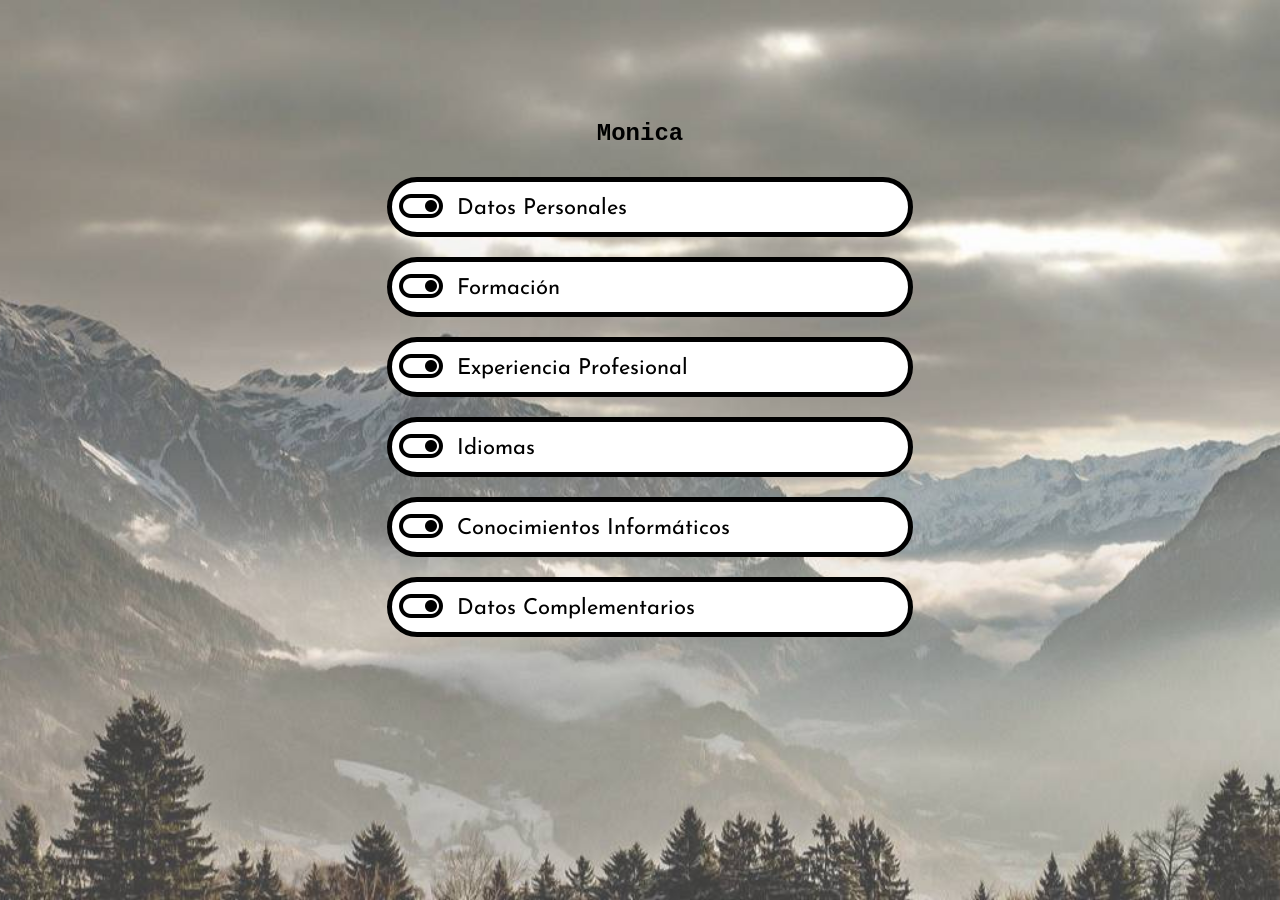
==== index.html @ 6bccd3dc "ok CV" ====
<!DOCTYPE html>
<html lang="es">

<head>
    <meta charset="UTF-8">
    <meta http-equiv="X-UA-Compatible" content="IE=edge">
    <meta name="viewport" content="width=device-width, initial-scale=1.0">
    <title>Monica CV1</title>
    <link rel="stylesheet" href="css/index2.css">
 
    <style>
        @import url('https://fonts.googleapis.com/css2?family=Josefin+Sans&display=swap');
    </style>
    
</head>

<body>

    <div class="container-fluid">
        <div class="textimg">
            <h2>Monica</h2>
        </div>

        <div class="accordion">
            <div class="icon"></div>
            <h5>Datos Personales</h5>
        </div>
        <div class="panel">
            <ul>
                <li>Correo: 16nika19@gmail.com</li>
                <li>Residencia: Gerona</li>
            </ul>
        </div>

        <div class="accordion">
            <div class="icon"></div>
            <h5>Formación</h5>
        </div>
        <div class="panel">
            <ul>
                <li>Fotógrafa</li>
                <li>Diploma monitora de fútbol</li>
                <li>Graduada en ESO</li>
                <li>Diseños de paginas Webs</li>
            </ul>
        </div>

        <div class="accordion">
            <div class="icon"></div>
            <h5>Experiencia Profesional</h5>
        </div>
        <div class="panel">
            <ul>
                <li> La Sirena
                <ul>
                    <li>Reponedora y Cajera</li>
                    <li>(5 Octubre 2020 – 20 Octubre 2021)</li>
                    <li>(01 Agost 2019 – 30 Setiembre 2020.) Substitución</li>
                    <li>(04 Marzo 2019 – 04 Abril 2019.) Substitución</li>
                </ul>
            </li>
            <!-- ponemos aqui el li para que englobe todo y no nos de error asi podremos hacer subdivisiones -->
                <li>Bon Area
                <ul>
                    <li>Reponedora y Cajera</li>
                    <li>(03 Diciembre 2015 – 30 Noviembre 2018)</li>
                </ul>
            </li>
            <!-- ponemos aqui el li para que englobe todo y no nos de error asi podremos hacer subdivisiones -->
                <li>Consum
                <ul>
                    <li>Reponedora y Cajera</li>
                    <li>(13 de Agosto 2011 – 30 de Setiembre 2011). Substitución</li>
                </ul>
            </li>
            <!-- ponemos aqui el li para que englobe todo y no nos de error asi podremos hacer subdivisiones -->
                <li>Escuela Taller de Banyoles
                <ul>
                    <li>Diseñadora gráfica: Periodo de prácticas de la especialidad de Nuevas
                        tecnologías y aplicaciones
                        informáticas. (Enero 2009 - Junio ​​2010).</li>
                    <li>Realización de base de datos mediante Microsoft Access 2000 y 2007,
                        colaboración con el boletín de
                        barrios de Banyoles mediante el QuarkXPress, elaboración de carteles
                        informativos realizado con
                        Photoshop, creación de logos con Gimp e Inkscape, Pinnacle Estudio,
                        Windows Movie maker, Picasa montaje de vídeo y fotos.
                        (Enero 2009 – Junio ​​2010)</li>
                </ul>
            </li>
            <!-- ponemos aqui el li para que englobe todo y no nos de error asi podremos hacer subdivisiones -->
            </ul>
        </div>

        <div class="accordion">
            <div class="icon"></div>
            <h5>Idiomas</h5>
        </div>
        <div class="panel">
            <table>
                <tr>
                    <th></th>
                    <th>Entiendo</th>
                    <th>Hablado</th>
                    <th>Escrito</th>
                </tr>

                <tr>
                    <td class=lenguas>Catalán/</td>
                    <td>Alto</td>
                    <td>Alto</td>
                    <td>Alto</td>
                </tr>

                <tr>
                    <td class=lenguas>Castellano</td>
                    <td>Alto</td>
                    <td>Alto</td>
                    <td>Alto</td>
                </tr>

                <tr>
                    <td class=lenguas>Inglés</td>
                    <td>Medio</td>
                    <td>Medio</td>
                    <td>Medio</td>
                </tr>
            </table>
        </div>

        <div class="accordion">
            <div class="icon"></div>
            <h5>Conocimientos Informáticos</h5>
        </div>
        <div class="panel">
            <ul>
                <li>Administración de los sistemas informáticos
                <ul>
                    <li>Windows</li>
                    <li>Linux</li>
                    <li>Word</li>
                    <li>Access</li>
                    <li>Excel</li>
                    <li>Powerpoint</li>
                </ul>
                </li>
                <li>Dreamwever</li>
                <li>QuarkXPress</li>
                <li>Gimp</li>
                <li>Inkscape</li>
                <li>Photoshop</li>
                <li>Pinnacle Estudio</li>
                <li>Windows Moviemaker</li>
                <li>Picasa</li>
                <li>Montaje de ordenadores</li>
                <li>Mecanografía</li>
                <li>Visual Studio Code</li>
                <li>Html</li>
                <li>Css</li>
                <li>Javascript</li>
            </ul>
        </div>

        <div class="accordion">
            <div class="icon"></div>
            <h5>Datos Complementarios</h5>
        </div>
        <div class="panel">
            <ul>
                <li>Facilidad y ganas de aprender nuevas tareas</li>
                <li>Posibilidad de desplazamiento por la provincia de Gerona.</li>
                <li>Facilidad de trato con la gente, sociable, paciente y simpática.</li>
                <li>Carné de conducir B</li>
            </ul>
        </div>
    </div>
    <script src="js/indexjs1.js"></script>
</body>

</html>
---- css/index2.css ----
body{
    font-family: 'Josefin Sans', sans-serif;
    background: url('../img/montaña.jpg');
    background-repeat: no-repeat;
    background-size: cover;
    background-position-x: center;
    background-position-y: center;
    background-attachment: fixed;
}

h2,table{
font-family: 'Courier New', Courier, monospace;
}

.container-fluid{
    width: 40%;
    margin:0 auto;
    margin-top: 100px;
}

.container-fluid h2::after{
    position: absolute;
    bottom: 0;
    right: 12px;
    width: 67px;
    background-color: black;
}
/* porque el titulo i la img queden en el centro
si no queremos sacamos solo el justify-content:center; */
.textimg{
    display: flex;
    justify-content: center;
    align-items: center;
}

/* img{
margin:5px;
width: 65px;
height: 65px;
border-radius: 50px;

} */

.accordion{
    width: 100%;
    padding: 0 5px;
    border: 5px solid black;
    cursor: pointer;
    border-radius: 50px;
    display: flex;
    margin: 10px 0;
    align-items: center;
    background-color: white;
    
}

.accordion .icon {
    margin: 0 10px 0 0 ;
    width: 50px;
    height: 50px;
    background: url("../img/toggle_on.png") no-repeat;
    float: left;
    transition: all .5s ease-in;
}
.accordion h5{
    font-size: 22px;
    margin: 0;
    padding: 3px 0 0 0;
    font-weight: normal;
    color:black;
    /* Hace referencia al boton y color de las letras 
    antes de activarse */
}

.active .icon{
background: url("../img/toggle_off.png") no-repeat; 
/* img toggle en off */
}

.active{
    background-color: rgb(149, 190, 149);
   
}

.active h5{
    color: black;
   
}

.panel{
    padding: 0 15px;
    border-left: 1px solid black;
    /* linia del lado */
    margin-left: 25px;
    font-size: 14px;
    text-align: justify;
    overflow: hidden;
    max-height: 0;
    /* obertura de el panel */
    transition: all .5s ease-in;
    /* hace referencia a la img cuando se mueve */
}



table{
    width: 100%;
    border-collapse: collapse;
    text-align: center;
    /*para quitar el doble borde  */
    }
    td {
    border: 2px solid black;
    }
    th, td{
    padding: 5px;
    }
    td{
    text-align: center;
    }
    h1{
    text-align: center;
    }
    td.lenguas{
    text-align: left;
    width: 12%
    /* el cuadro de las lenguas queda más ajustado */
    }
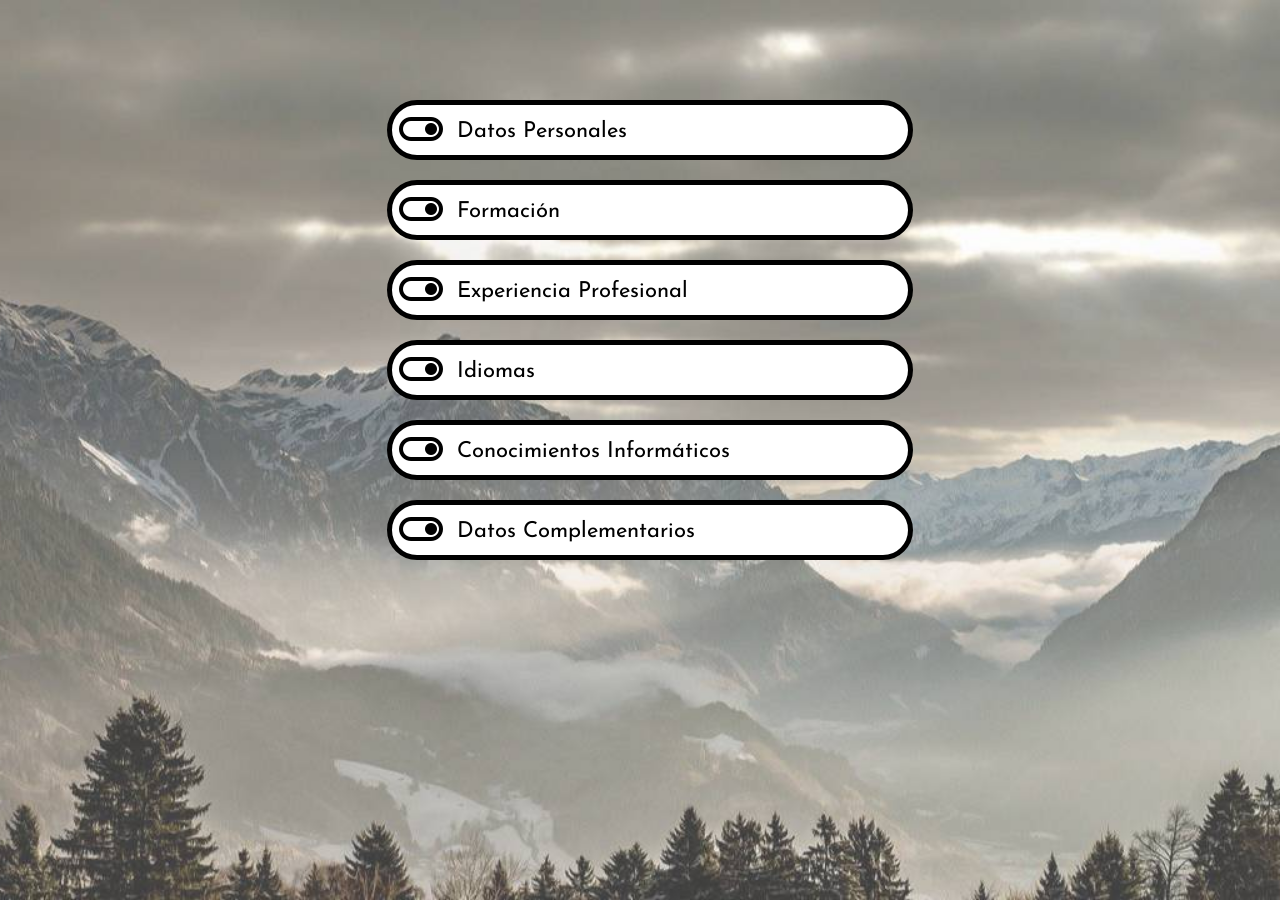
==== commit 416f5dbe: "Prueba 3" ====
--- a/index.html
+++ b/index.html
@@ -5,7 +5,7 @@
     <meta charset="UTF-8">
     <meta http-equiv="X-UA-Compatible" content="IE=edge">
     <meta name="viewport" content="width=device-width, initial-scale=1.0">
-    <title>Monica CV1</title>
+    <title>Monica CV</title>
     <link rel="stylesheet" href="css/index2.css">
  
     <style>
@@ -17,9 +17,6 @@
 <body>
 
     <div class="container-fluid">
-        <div class="textimg">
-            <h2>Monica</h2>
-        </div>
 
         <div class="accordion">
             <div class="icon"></div>
@@ -177,4 +174,4 @@
     <script src="js/indexjs1.js"></script>
 </body>
 
-</html>
+</html>
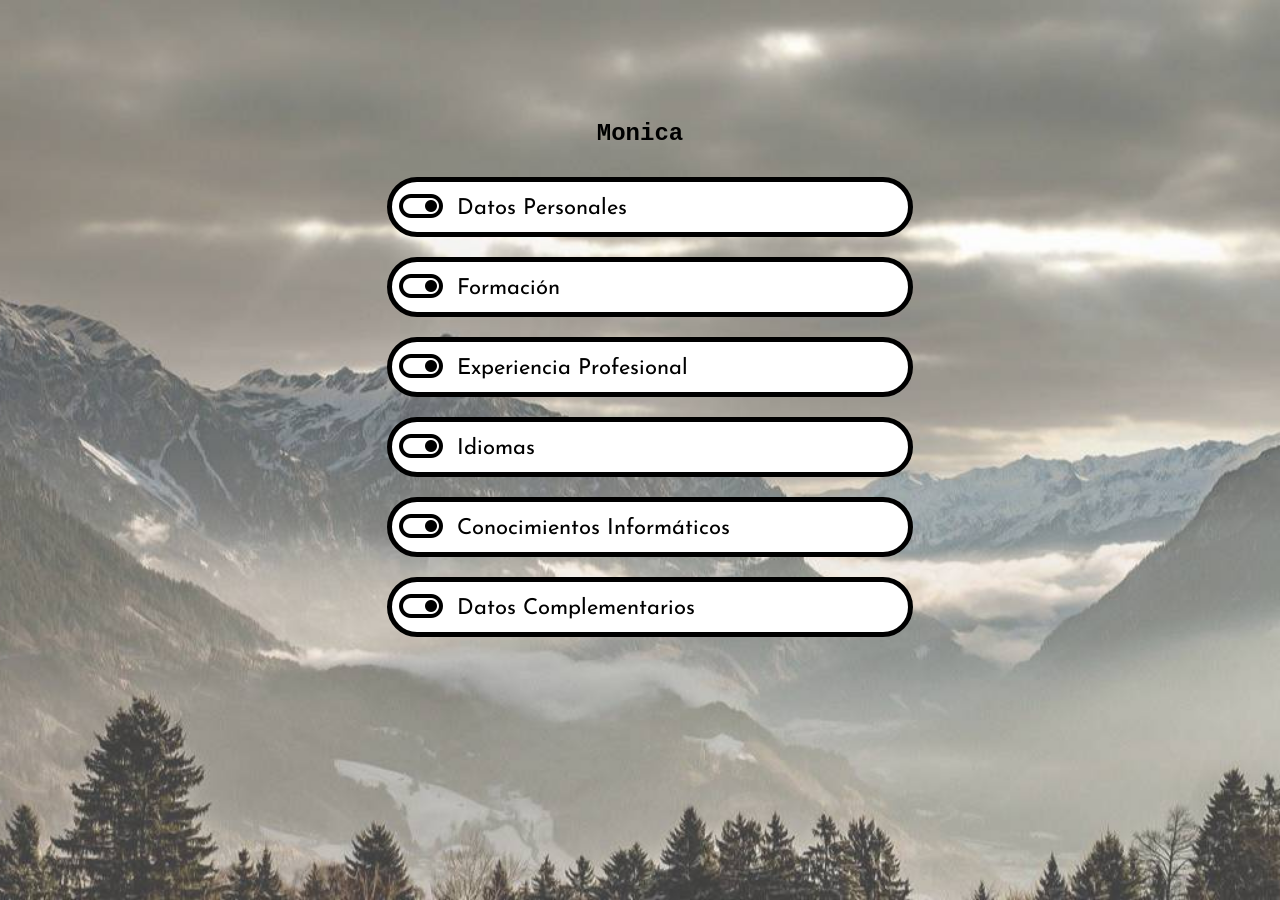
==== commit fa9fdf6b: "Update index.html" ====
--- a/index.html
+++ b/index.html
@@ -1,177 +1,178 @@
-<!DOCTYPE html>
-<html lang="es">
-
-<head>
-    <meta charset="UTF-8">
-    <meta http-equiv="X-UA-Compatible" content="IE=edge">
-    <meta name="viewport" content="width=device-width, initial-scale=1.0">
-    <title>Monica CV</title>
-    <link rel="stylesheet" href="css/index2.css">
- 
-    <style>
-        @import url('https://fonts.googleapis.com/css2?family=Josefin+Sans&display=swap');
-    </style>
-    
-</head>
-
-<body>
-
-    <div class="container-fluid">
-
-        <div class="accordion">
-            <div class="icon"></div>
-            <h5>Datos Personales</h5>
-        </div>
-        <div class="panel">
-            <ul>
-                <li>Correo: 16nika19@gmail.com</li>
-                <li>Residencia: Gerona</li>
-            </ul>
-        </div>
-
-        <div class="accordion">
-            <div class="icon"></div>
-            <h5>Formación</h5>
-        </div>
-        <div class="panel">
-            <ul>
-                <li>Fotógrafa</li>
-                <li>Diploma monitora de fútbol</li>
-                <li>Graduada en ESO</li>
-                <li>Diseños de paginas Webs</li>
-            </ul>
-        </div>
-
-        <div class="accordion">
-            <div class="icon"></div>
-            <h5>Experiencia Profesional</h5>
-        </div>
-        <div class="panel">
-            <ul>
-                <li> La Sirena
-                <ul>
-                    <li>Reponedora y Cajera</li>
-                    <li>(5 Octubre 2020 – 20 Octubre 2021)</li>
-                    <li>(01 Agost 2019 – 30 Setiembre 2020.) Substitución</li>
-                    <li>(04 Marzo 2019 – 04 Abril 2019.) Substitución</li>
-                </ul>
-            </li>
-            <!-- ponemos aqui el li para que englobe todo y no nos de error asi podremos hacer subdivisiones -->
-                <li>Bon Area
-                <ul>
-                    <li>Reponedora y Cajera</li>
-                    <li>(03 Diciembre 2015 – 30 Noviembre 2018)</li>
-                </ul>
-            </li>
-            <!-- ponemos aqui el li para que englobe todo y no nos de error asi podremos hacer subdivisiones -->
-                <li>Consum
-                <ul>
-                    <li>Reponedora y Cajera</li>
-                    <li>(13 de Agosto 2011 – 30 de Setiembre 2011). Substitución</li>
-                </ul>
-            </li>
-            <!-- ponemos aqui el li para que englobe todo y no nos de error asi podremos hacer subdivisiones -->
-                <li>Escuela Taller de Banyoles
-                <ul>
-                    <li>Diseñadora gráfica: Periodo de prácticas de la especialidad de Nuevas
-                        tecnologías y aplicaciones
-                        informáticas. (Enero 2009 - Junio ​​2010).</li>
-                    <li>Realización de base de datos mediante Microsoft Access 2000 y 2007,
-                        colaboración con el boletín de
-                        barrios de Banyoles mediante el QuarkXPress, elaboración de carteles
-                        informativos realizado con
-                        Photoshop, creación de logos con Gimp e Inkscape, Pinnacle Estudio,
-                        Windows Movie maker, Picasa montaje de vídeo y fotos.
-                        (Enero 2009 – Junio ​​2010)</li>
-                </ul>
-            </li>
-            <!-- ponemos aqui el li para que englobe todo y no nos de error asi podremos hacer subdivisiones -->
-            </ul>
-        </div>
-
-        <div class="accordion">
-            <div class="icon"></div>
-            <h5>Idiomas</h5>
-        </div>
-        <div class="panel">
-            <table>
-                <tr>
-                    <th></th>
-                    <th>Entiendo</th>
-                    <th>Hablado</th>
-                    <th>Escrito</th>
-                </tr>
-
-                <tr>
-                    <td class=lenguas>Catalán/</td>
-                    <td>Alto</td>
-                    <td>Alto</td>
-                    <td>Alto</td>
-                </tr>
-
-                <tr>
-                    <td class=lenguas>Castellano</td>
-                    <td>Alto</td>
-                    <td>Alto</td>
-                    <td>Alto</td>
-                </tr>
-
-                <tr>
-                    <td class=lenguas>Inglés</td>
-                    <td>Medio</td>
-                    <td>Medio</td>
-                    <td>Medio</td>
-                </tr>
-            </table>
-        </div>
-
-        <div class="accordion">
-            <div class="icon"></div>
-            <h5>Conocimientos Informáticos</h5>
-        </div>
-        <div class="panel">
-            <ul>
-                <li>Administración de los sistemas informáticos
-                <ul>
-                    <li>Windows</li>
-                    <li>Linux</li>
-                    <li>Word</li>
-                    <li>Access</li>
-                    <li>Excel</li>
-                    <li>Powerpoint</li>
-                </ul>
-                </li>
-                <li>Dreamwever</li>
-                <li>QuarkXPress</li>
-                <li>Gimp</li>
-                <li>Inkscape</li>
-                <li>Photoshop</li>
-                <li>Pinnacle Estudio</li>
-                <li>Windows Moviemaker</li>
-                <li>Picasa</li>
-                <li>Montaje de ordenadores</li>
-                <li>Mecanografía</li>
-                <li>Visual Studio Code</li>
-                <li>Html</li>
-                <li>Css</li>
-                <li>Javascript</li>
-            </ul>
-        </div>
-
-        <div class="accordion">
-            <div class="icon"></div>
-            <h5>Datos Complementarios</h5>
-        </div>
-        <div class="panel">
-            <ul>
-                <li>Facilidad y ganas de aprender nuevas tareas</li>
-                <li>Posibilidad de desplazamiento por la provincia de Gerona.</li>
-                <li>Facilidad de trato con la gente, sociable, paciente y simpática.</li>
-                <li>Carné de conducir B</li>
-            </ul>
-        </div>
-    </div>
-    <script src="js/indexjs1.js"></script>
-</body>
-
-</html>+<!DOCTYPE html>
+<html lang="es">
+
+<head>
+    <meta charset="UTF-8">
+    <meta http-equiv="X-UA-Compatible" content="IE=edge">
+    <meta name="viewport" content="width=device-width, initial-scale=1.0">
+    <title>Monica CV1</title>
+    <link rel="stylesheet" href="css/index2.css">
+ 
+    <style>
+        @import url('https://fonts.googleapis.com/css2?family=Josefin+Sans&display=swap');
+    </style>
+    
+</head>
+
+<body>
+
+    <div class="container-fluid">
+<div class="textimg">
+    <h2>Monica</h2>
+</div>
+        <div class="accordion">
+            <div class="icon"></div>
+            <h5>Datos Personales</h5>
+        </div>
+        <div class="panel">
+            <ul>
+                <li>Residencia: Gerona</li>
+            </ul>
+        </div>
+
+        <div class="accordion">
+            <div class="icon"></div>
+            <h5>Formación</h5>
+        </div>
+        <div class="panel">
+            <ul>
+                <li>Fotógrafa</li>
+                <li>Diploma monitora de fútbol</li>
+                <li>Graduada en ESO</li>
+                <li>Diseños de paginas Webs</li>
+            </ul>
+        </div>
+
+        <div class="accordion">
+            <div class="icon"></div>
+            <h5>Experiencia Profesional</h5>
+        </div>
+        <div class="panel">
+            <ul>
+                <li> La Sirena
+                <ul>
+                    <li>Reponedora y Cajera</li>
+                    <li>(5 Octubre 2020 – 20 Octubre 2021)</li>
+                    <li>(01 Agost 2019 – 30 Setiembre 2020.) Substitución</li>
+                    <li>(04 Marzo 2019 – 04 Abril 2019.) Substitución</li>
+                </ul>
+            </li>
+            <!-- ponemos aqui el li para que englobe todo y no nos de error asi podremos hacer subdivisiones -->
+                <li>Bon Area
+                <ul>
+                    <li>Reponedora y Cajera</li>
+                    <li>(03 Diciembre 2015 – 30 Noviembre 2018)</li>
+                </ul>
+            </li>
+            <!-- ponemos aqui el li para que englobe todo y no nos de error asi podremos hacer subdivisiones -->
+                <li>Consum
+                <ul>
+                    <li>Reponedora y Cajera</li>
+                    <li>(13 de Agosto 2011 – 30 de Setiembre 2011). Substitución</li>
+                </ul>
+            </li>
+            <!-- ponemos aqui el li para que englobe todo y no nos de error asi podremos hacer subdivisiones -->
+                <li>Escuela Taller de Banyoles
+                <ul>
+                    <li>Diseñadora gráfica: Periodo de prácticas de la especialidad de Nuevas
+                        tecnologías y aplicaciones
+                        informáticas. (Enero 2009 - Junio ​​2010).</li>
+                    <li>Realización de base de datos mediante Microsoft Access 2000 y 2007,
+                        colaboración con el boletín de
+                        barrios de Banyoles mediante el QuarkXPress, elaboración de carteles
+                        informativos realizado con
+                        Photoshop, creación de logos con Gimp e Inkscape, Pinnacle Estudio,
+                        Windows Movie maker, Picasa montaje de vídeo y fotos.
+                        (Enero 2009 – Junio ​​2010)</li>
+                </ul>
+            </li>
+            <!-- ponemos aqui el li para que englobe todo y no nos de error asi podremos hacer subdivisiones -->
+            </ul>
+        </div>
+
+        <div class="accordion">
+            <div class="icon"></div>
+            <h5>Idiomas</h5>
+        </div>
+        <div class="panel">
+            <table>
+                <tr>
+                    <th></th>
+                    <th>Entiendo</th>
+                    <th>Hablado</th>
+                    <th>Escrito</th>
+                </tr>
+
+                <tr>
+                    <td class=lenguas>Catalán/</td>
+                    <td>Alto</td>
+                    <td>Alto</td>
+                    <td>Alto</td>
+                </tr>
+
+                <tr>
+                    <td class=lenguas>Castellano</td>
+                    <td>Alto</td>
+                    <td>Alto</td>
+                    <td>Alto</td>
+                </tr>
+
+                <tr>
+                    <td class=lenguas>Inglés</td>
+                    <td>Medio</td>
+                    <td>Medio</td>
+                    <td>Medio</td>
+                </tr>
+            </table>
+        </div>
+
+        <div class="accordion">
+            <div class="icon"></div>
+            <h5>Conocimientos Informáticos</h5>
+        </div>
+        <div class="panel">
+            <ul>
+                <li>Administración de los sistemas informáticos
+                <ul>
+                    <li>Windows</li>
+                    <li>Linux</li>
+                    <li>Word</li>
+                    <li>Access</li>
+                    <li>Excel</li>
+                    <li>Powerpoint</li>
+                </ul>
+                </li>
+                <li>Dreamwever</li>
+                <li>QuarkXPress</li>
+                <li>Gimp</li>
+                <li>Inkscape</li>
+                <li>Photoshop</li>
+                <li>Pinnacle Estudio</li>
+                <li>Windows Moviemaker</li>
+                <li>Picasa</li>
+                <li>Montaje de ordenadores</li>
+                <li>Mecanografía</li>
+                <li>Visual Studio Code</li>
+                <li>Html</li>
+                <li>Css</li>
+                <li>Javascript</li>
+            </ul>
+        </div>
+
+        <div class="accordion">
+            <div class="icon"></div>
+            <h5>Datos Complementarios</h5>
+        </div>
+        <div class="panel">
+            <ul>
+                <li>Facilidad y ganas de aprender nuevas tareas</li>
+                <li>Posibilidad de desplazamiento por la provincia de Gerona.</li>
+                <li>Facilidad de trato con la gente, sociable, paciente y simpática.</li>
+                <li>Carné de conducir B</li>
+            </ul>
+        </div>
+    </div>
+    <script src="js/indexjs1.js"></script>
+</body>
+
+</html>
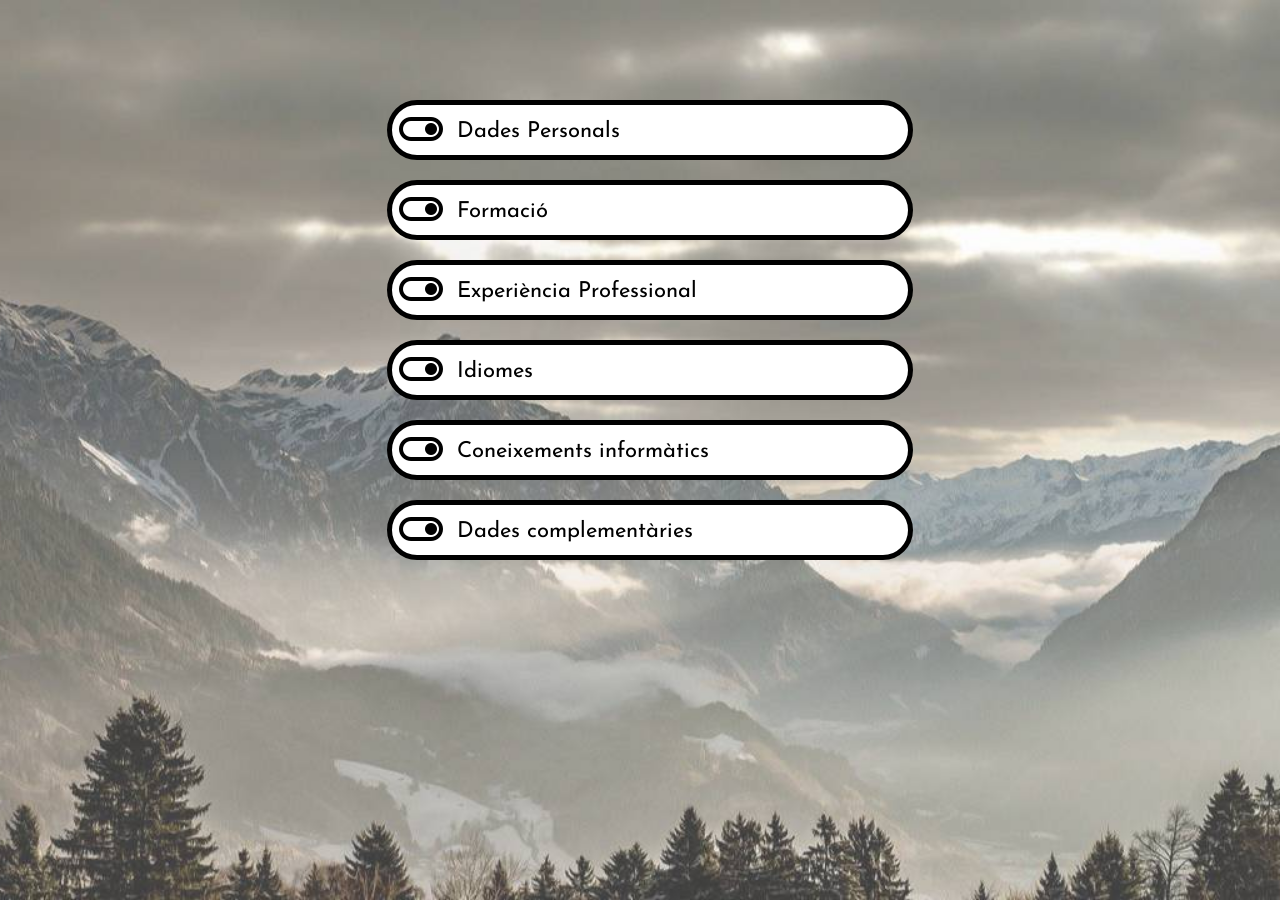
==== commit dd69177a: "Add files via upload" ====
--- a/index.html
+++ b/index.html
@@ -1,178 +1,182 @@
 <!DOCTYPE html>
 <html lang="es">
+  <head>
+    <meta charset="UTF-8" />
+    <meta http-equiv="X-UA-Compatible" content="IE=edge" />
+    <meta name="viewport" content="width=device-width, initial-scale=1.0" />
+    <title>Monica CV1</title>
+    <link rel="stylesheet" href="css/index2.css" />
 
-<head>
-    <meta charset="UTF-8">
-    <meta http-equiv="X-UA-Compatible" content="IE=edge">
-    <meta name="viewport" content="width=device-width, initial-scale=1.0">
-    <title>Monica CV1</title>
-    <link rel="stylesheet" href="css/index2.css">
- 
     <style>
-        @import url('https://fonts.googleapis.com/css2?family=Josefin+Sans&display=swap');
+      @import url("https://fonts.googleapis.com/css2?family=Josefin+Sans&display=swap");
     </style>
-    
-</head>
+  </head>
 
-<body>
+  <body>
+    <div class="container-fluid">
+      <div class="accordion">
+        <div class="icon"></div>
+        <h5>Dades Personals</h5>
+      </div>
+      <div class="panel">
+        <ul>
+          <li>Residència: Girona</li>
+        </ul>
+      </div>
 
-    <div class="container-fluid">
-<div class="textimg">
-    <h2>Monica</h2>
-</div>
-        <div class="accordion">
-            <div class="icon"></div>
-            <h5>Datos Personales</h5>
-        </div>
-        <div class="panel">
+      <div class="accordion">
+        <div class="icon"></div>
+        <h5>Formació</h5>
+      </div>
+      <div class="panel">
+        <ul>
+          <li>Fotògrafa</li>
+          <li>Diploma monitora de futbol</li>
+          <li>Graduada a ESO</li>
+          <li>Dissenys de pagines Webs</li>
+        </ul>
+      </div>
+
+      <div class="accordion">
+        <div class="icon"></div>
+        <h5>Experiència Professional</h5>
+      </div>
+      <div class="panel">
+        <ul>
+          <li>
+            La Sirena
             <ul>
-                <li>Residencia: Gerona</li>
+              <li>Reponedora i Caixera</li>
+              <li>(5 Octubre 2020 – 20 Octubre 2021)</li>
+              <li>(01 Agost 2019 – 30 Setembre 2020.) Substitució</li>
+              <li>(04 Març 2019 – 04 Abril 2019.) Substitució</li>
             </ul>
-        </div>
+          </li>
+          <!-- ponemos aqui el li para que englobe todo y no nos de error asi podremos hacer subdivisiones -->
+          <li>
+            Bon Area
+            <ul>
+              <li>Reponedora i Caixera</li>
+              <li>(03 Desembre 2015 – 30 Novembre 2018)</li>
+            </ul>
+          </li>
+          <!-- ponemos aqui el li para que englobe todo y no nos de error asi podremos hacer subdivisiones -->
+          <li>
+            Consum
+            <ul>
+              <li>Reponedora i Caixera</li>
+              <li>(13 d'agost 2011 – 30 de setembre 2011). Substitució</li>
+            </ul>
+          </li>
+          <!-- ponemos aqui el li para que englobe todo y no nos de error asi podremos hacer subdivisiones -->
+          <li>
+            Escola Taller de Banyoles
+            <ul>
+              <li>
+                Dissenyadora gràfica: Període de pràctiques de l´especialitat de
+                Noves tecnologies i aplicacions informàtiques. (Gener 2009 -
+                Juny 2010).
+              </li>
+              <li>
+                Realització de base de dades mitjançant Microsoft Access 2000 i
+                2007, col·laboració amb el butlletí de barris de Banyoles
+                mitjançant el QuarkXPress, elaboració de cartells informatius
+                realitzat amb Photoshop, creació de logos amb Gimp i Inkscape,
+                Pinnacle Estudi, Windows Movie maker, Picasa muntatge de vídeo i
+                fotos. (Gener 2009 – Juny 2010)
+              </li>
+            </ul>
+          </li>
+          <!-- ponemos aqui el li para que englobe todo y no nos de error asi podremos hacer subdivisiones -->
+        </ul>
+      </div>
 
-        <div class="accordion">
-            <div class="icon"></div>
-            <h5>Formación</h5>
-        </div>
-        <div class="panel">
+      <div class="accordion">
+        <div class="icon"></div>
+        <h5>Idiomes</h5>
+      </div>
+      <div class="panel">
+        <table>
+          <tr>
+            <th></th>
+            <th>Entenc</th>
+            <th>Parlat</th>
+            <th>Escrit</th>
+          </tr>
+
+          <tr>
+            <td class="lenguas">Català/</td>
+            <td>Alt</td>
+            <td>Alt</td>
+            <td>Alt</td>
+          </tr>
+
+          <tr>
+            <td class="lenguas">Castellà</td>
+            <td>Alt</td>
+            <td>Alt</td>
+            <td>Alt</td>
+          </tr>
+
+          <tr>
+            <td class="lenguas">Anglès</td>
+            <td>Mitjà</td>
+            <td>Mitjà</td>
+            <td>Mitjà</td>
+          </tr>
+        </table>
+      </div>
+
+      <div class="accordion">
+        <div class="icon"></div>
+        <h5>Coneixements informàtics</h5>
+      </div>
+      <div class="panel">
+        <ul>
+          <li>
+            Administració dels sistemes informàtics
+
             <ul>
-                <li>Fotógrafa</li>
-                <li>Diploma monitora de fútbol</li>
-                <li>Graduada en ESO</li>
-                <li>Diseños de paginas Webs</li>
+              <li>Windows</li>
+              <li>Linux</li>
+              <li>Word</li>
+              <li>Access</li>
+              <li>Excel</li>
+              <li>Powerpoint</li>
             </ul>
-        </div>
+          </li>
+          <li>Dreamwever</li>
+          <li>QuarkXPress</li>
+          <li>Gimp</li>
+          <li>Inkscape</li>
+          <li>Photoshop</li>
+          <li>Pinnacle Estudio</li>
+          <li>Windows Moviemaker</li>
+          <li>Picasa</li>
+          <li>Montaje de ordenadores</li>
+          <li>Mecanografía</li>
+          <li>Visual Studio Code</li>
+          <li>Html</li>
+          <li>Css</li>
+          <li>Javascript</li>
+        </ul>
+      </div>
 
-        <div class="accordion">
-            <div class="icon"></div>
-            <h5>Experiencia Profesional</h5>
-        </div>
-        <div class="panel">
-            <ul>
-                <li> La Sirena
-                <ul>
-                    <li>Reponedora y Cajera</li>
-                    <li>(5 Octubre 2020 – 20 Octubre 2021)</li>
-                    <li>(01 Agost 2019 – 30 Setiembre 2020.) Substitución</li>
-                    <li>(04 Marzo 2019 – 04 Abril 2019.) Substitución</li>
-                </ul>
-            </li>
-            <!-- ponemos aqui el li para que englobe todo y no nos de error asi podremos hacer subdivisiones -->
-                <li>Bon Area
-                <ul>
-                    <li>Reponedora y Cajera</li>
-                    <li>(03 Diciembre 2015 – 30 Noviembre 2018)</li>
-                </ul>
-            </li>
-            <!-- ponemos aqui el li para que englobe todo y no nos de error asi podremos hacer subdivisiones -->
-                <li>Consum
-                <ul>
-                    <li>Reponedora y Cajera</li>
-                    <li>(13 de Agosto 2011 – 30 de Setiembre 2011). Substitución</li>
-                </ul>
-            </li>
-            <!-- ponemos aqui el li para que englobe todo y no nos de error asi podremos hacer subdivisiones -->
-                <li>Escuela Taller de Banyoles
-                <ul>
-                    <li>Diseñadora gráfica: Periodo de prácticas de la especialidad de Nuevas
-                        tecnologías y aplicaciones
-                        informáticas. (Enero 2009 - Junio ​​2010).</li>
-                    <li>Realización de base de datos mediante Microsoft Access 2000 y 2007,
-                        colaboración con el boletín de
-                        barrios de Banyoles mediante el QuarkXPress, elaboración de carteles
-                        informativos realizado con
-                        Photoshop, creación de logos con Gimp e Inkscape, Pinnacle Estudio,
-                        Windows Movie maker, Picasa montaje de vídeo y fotos.
-                        (Enero 2009 – Junio ​​2010)</li>
-                </ul>
-            </li>
-            <!-- ponemos aqui el li para que englobe todo y no nos de error asi podremos hacer subdivisiones -->
-            </ul>
-        </div>
-
-        <div class="accordion">
-            <div class="icon"></div>
-            <h5>Idiomas</h5>
-        </div>
-        <div class="panel">
-            <table>
-                <tr>
-                    <th></th>
-                    <th>Entiendo</th>
-                    <th>Hablado</th>
-                    <th>Escrito</th>
-                </tr>
-
-                <tr>
-                    <td class=lenguas>Catalán/</td>
-                    <td>Alto</td>
-                    <td>Alto</td>
-                    <td>Alto</td>
-                </tr>
-
-                <tr>
-                    <td class=lenguas>Castellano</td>
-                    <td>Alto</td>
-                    <td>Alto</td>
-                    <td>Alto</td>
-                </tr>
-
-                <tr>
-                    <td class=lenguas>Inglés</td>
-                    <td>Medio</td>
-                    <td>Medio</td>
-                    <td>Medio</td>
-                </tr>
-            </table>
-        </div>
-
-        <div class="accordion">
-            <div class="icon"></div>
-            <h5>Conocimientos Informáticos</h5>
-        </div>
-        <div class="panel">
-            <ul>
-                <li>Administración de los sistemas informáticos
-                <ul>
-                    <li>Windows</li>
-                    <li>Linux</li>
-                    <li>Word</li>
-                    <li>Access</li>
-                    <li>Excel</li>
-                    <li>Powerpoint</li>
-                </ul>
-                </li>
-                <li>Dreamwever</li>
-                <li>QuarkXPress</li>
-                <li>Gimp</li>
-                <li>Inkscape</li>
-                <li>Photoshop</li>
-                <li>Pinnacle Estudio</li>
-                <li>Windows Moviemaker</li>
-                <li>Picasa</li>
-                <li>Montaje de ordenadores</li>
-                <li>Mecanografía</li>
-                <li>Visual Studio Code</li>
-                <li>Html</li>
-                <li>Css</li>
-                <li>Javascript</li>
-            </ul>
-        </div>
-
-        <div class="accordion">
-            <div class="icon"></div>
-            <h5>Datos Complementarios</h5>
-        </div>
-        <div class="panel">
-            <ul>
-                <li>Facilidad y ganas de aprender nuevas tareas</li>
-                <li>Posibilidad de desplazamiento por la provincia de Gerona.</li>
-                <li>Facilidad de trato con la gente, sociable, paciente y simpática.</li>
-                <li>Carné de conducir B</li>
-            </ul>
-        </div>
+      <div class="accordion">
+        <div class="icon"></div>
+        <h5>Dades complementàries</h5>
+      </div>
+      <div class="panel">
+        <ul>
+          <li>Facilitat i ganes d'aprendre noves tasques.</li>
+          <li>Possibilitat de desplaçament per la província de Girona.</li>
+          <li>
+            Facilitat de tracte amb la gent, sociable, pacient i simpàtica.
+          </li>
+          <li>Carnet de conduir B</li>
+        </ul>
+      </div>
     </div>
     <script src="js/indexjs1.js"></script>
-</body>
-
+  </body>
 </html>
